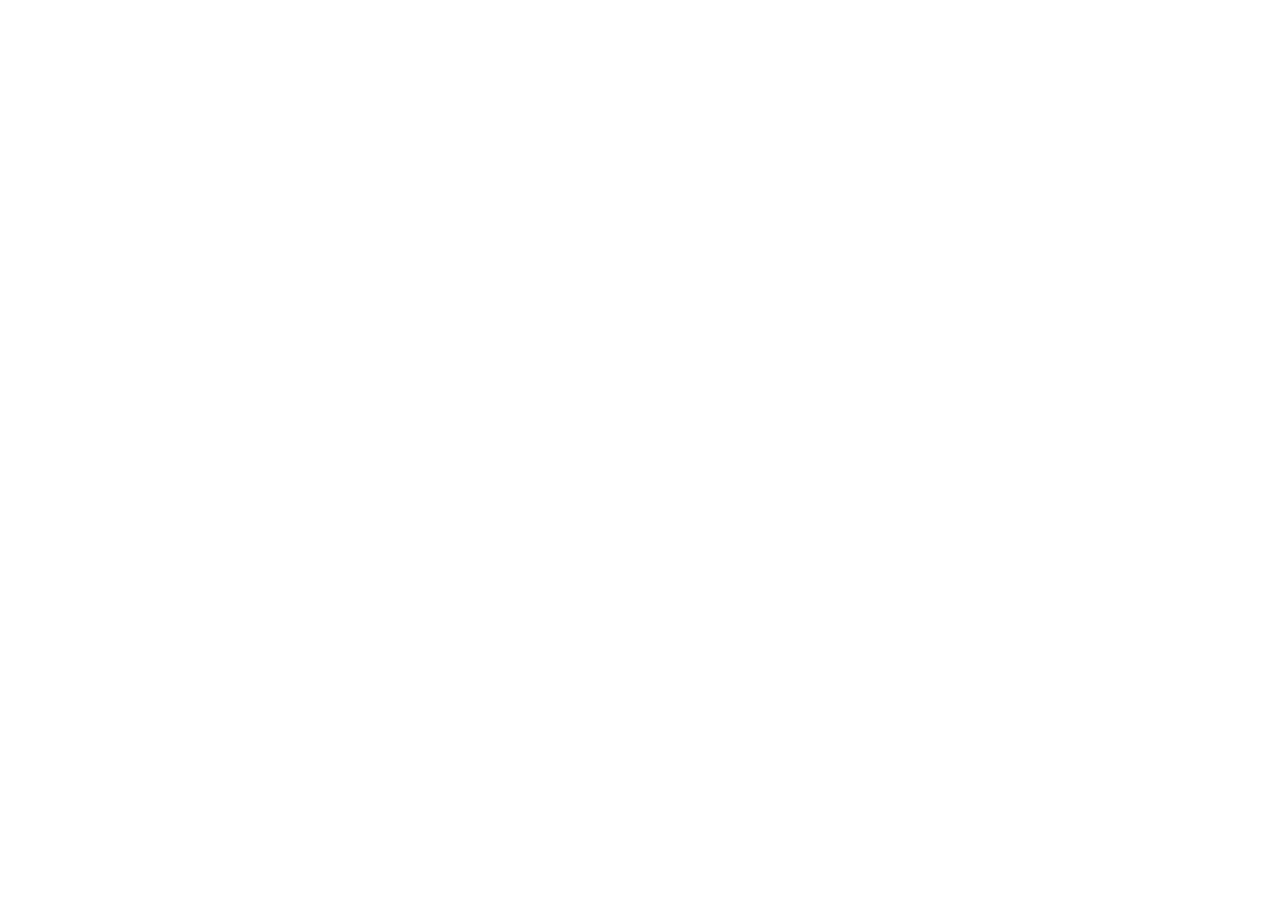
==== prueba.html @ ca79e6a2 "lazy loading demo" ====
<!DOCTYPE html>
<html lang="en">
<head>
    <meta charset="UTF-8">
    <meta name="viewport" content="width=device-width, initial-scale=1.0">
    <title>Document</title>
    <script src="try.js"></script>
</head>
<body>
    
</body>
</html>
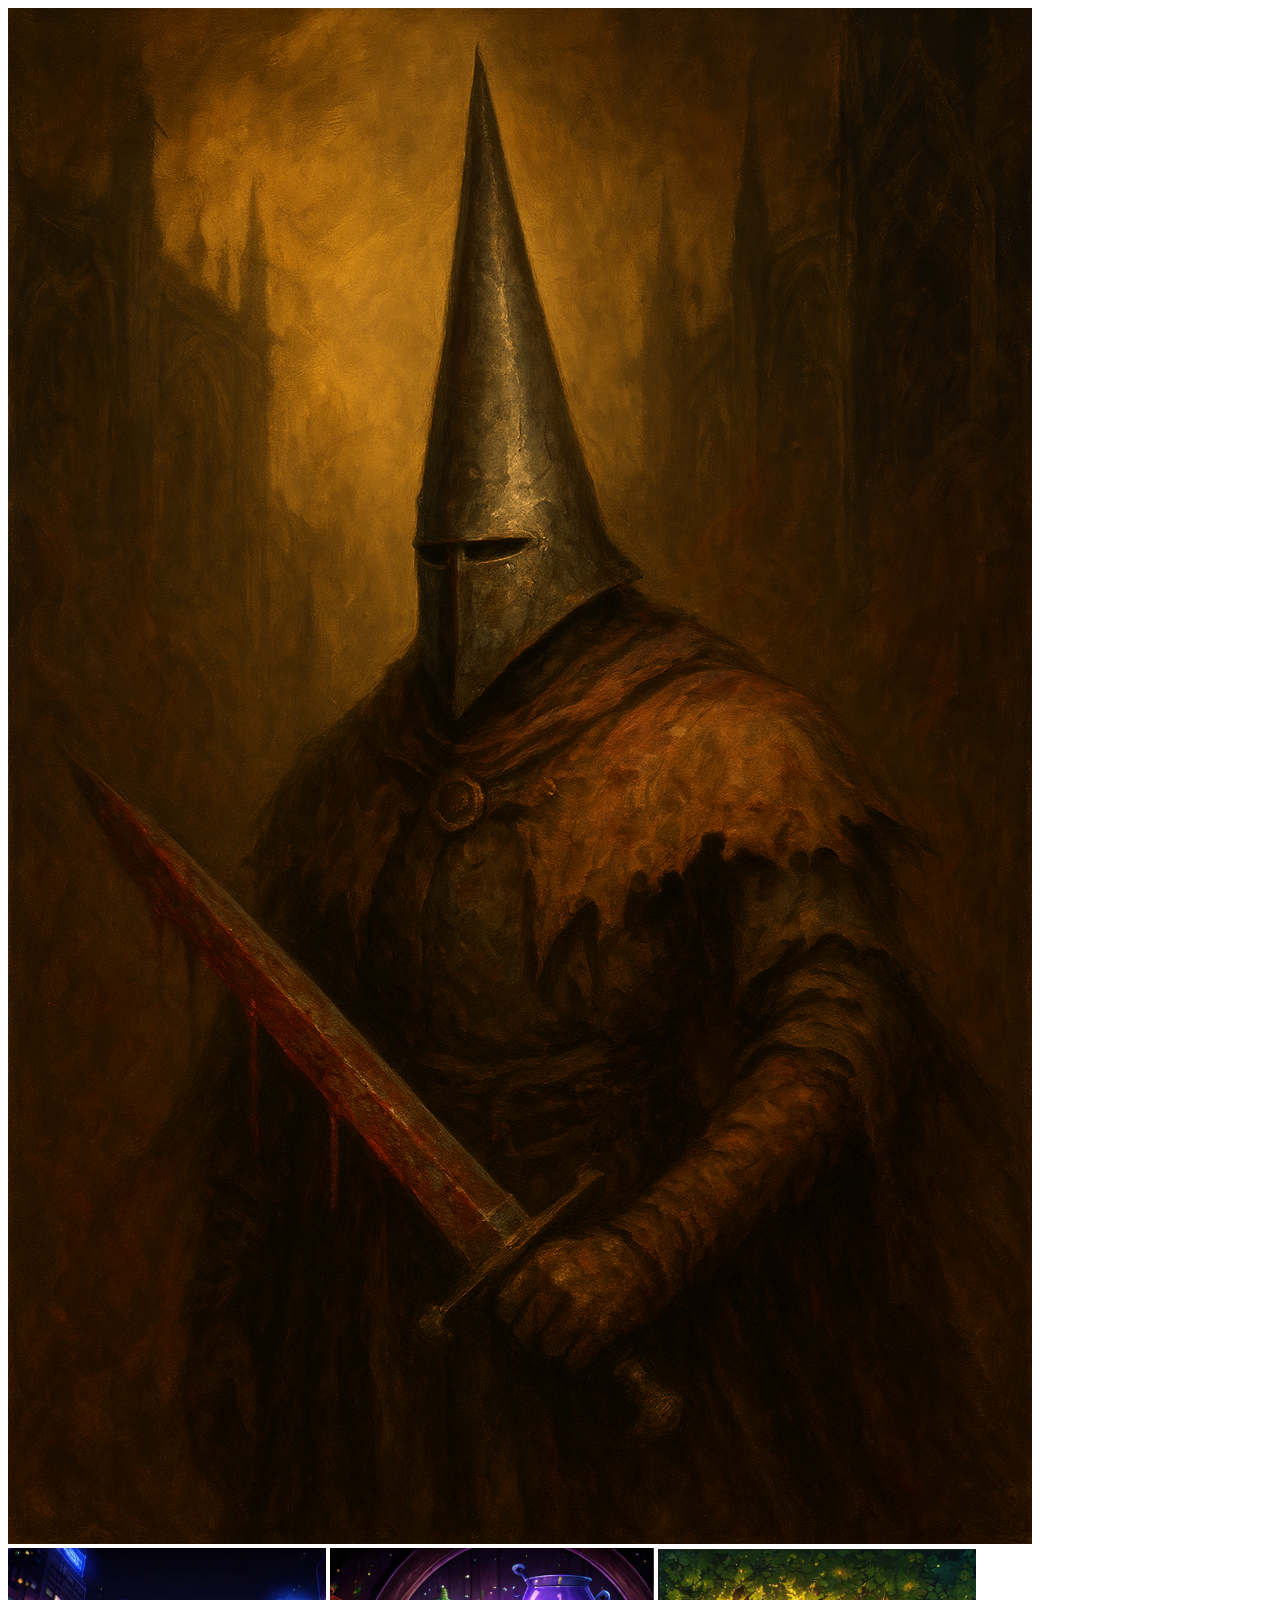
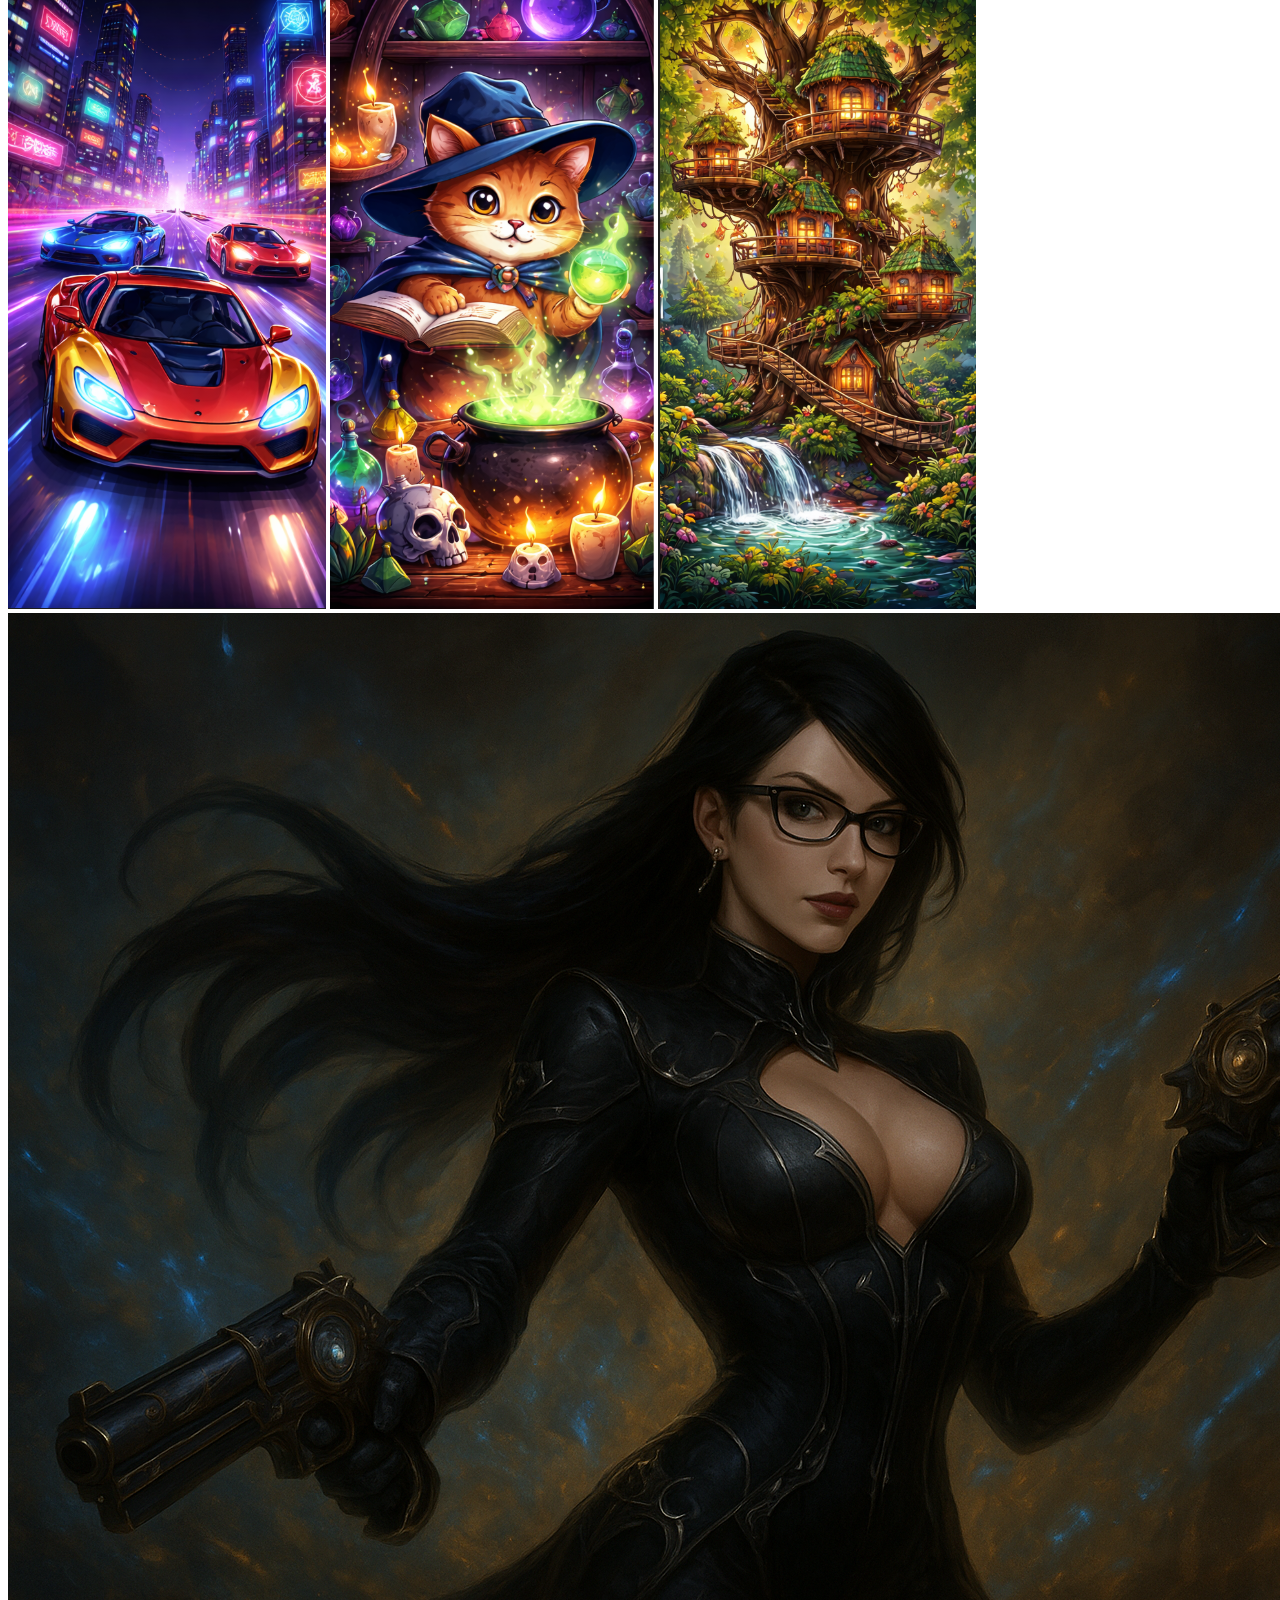
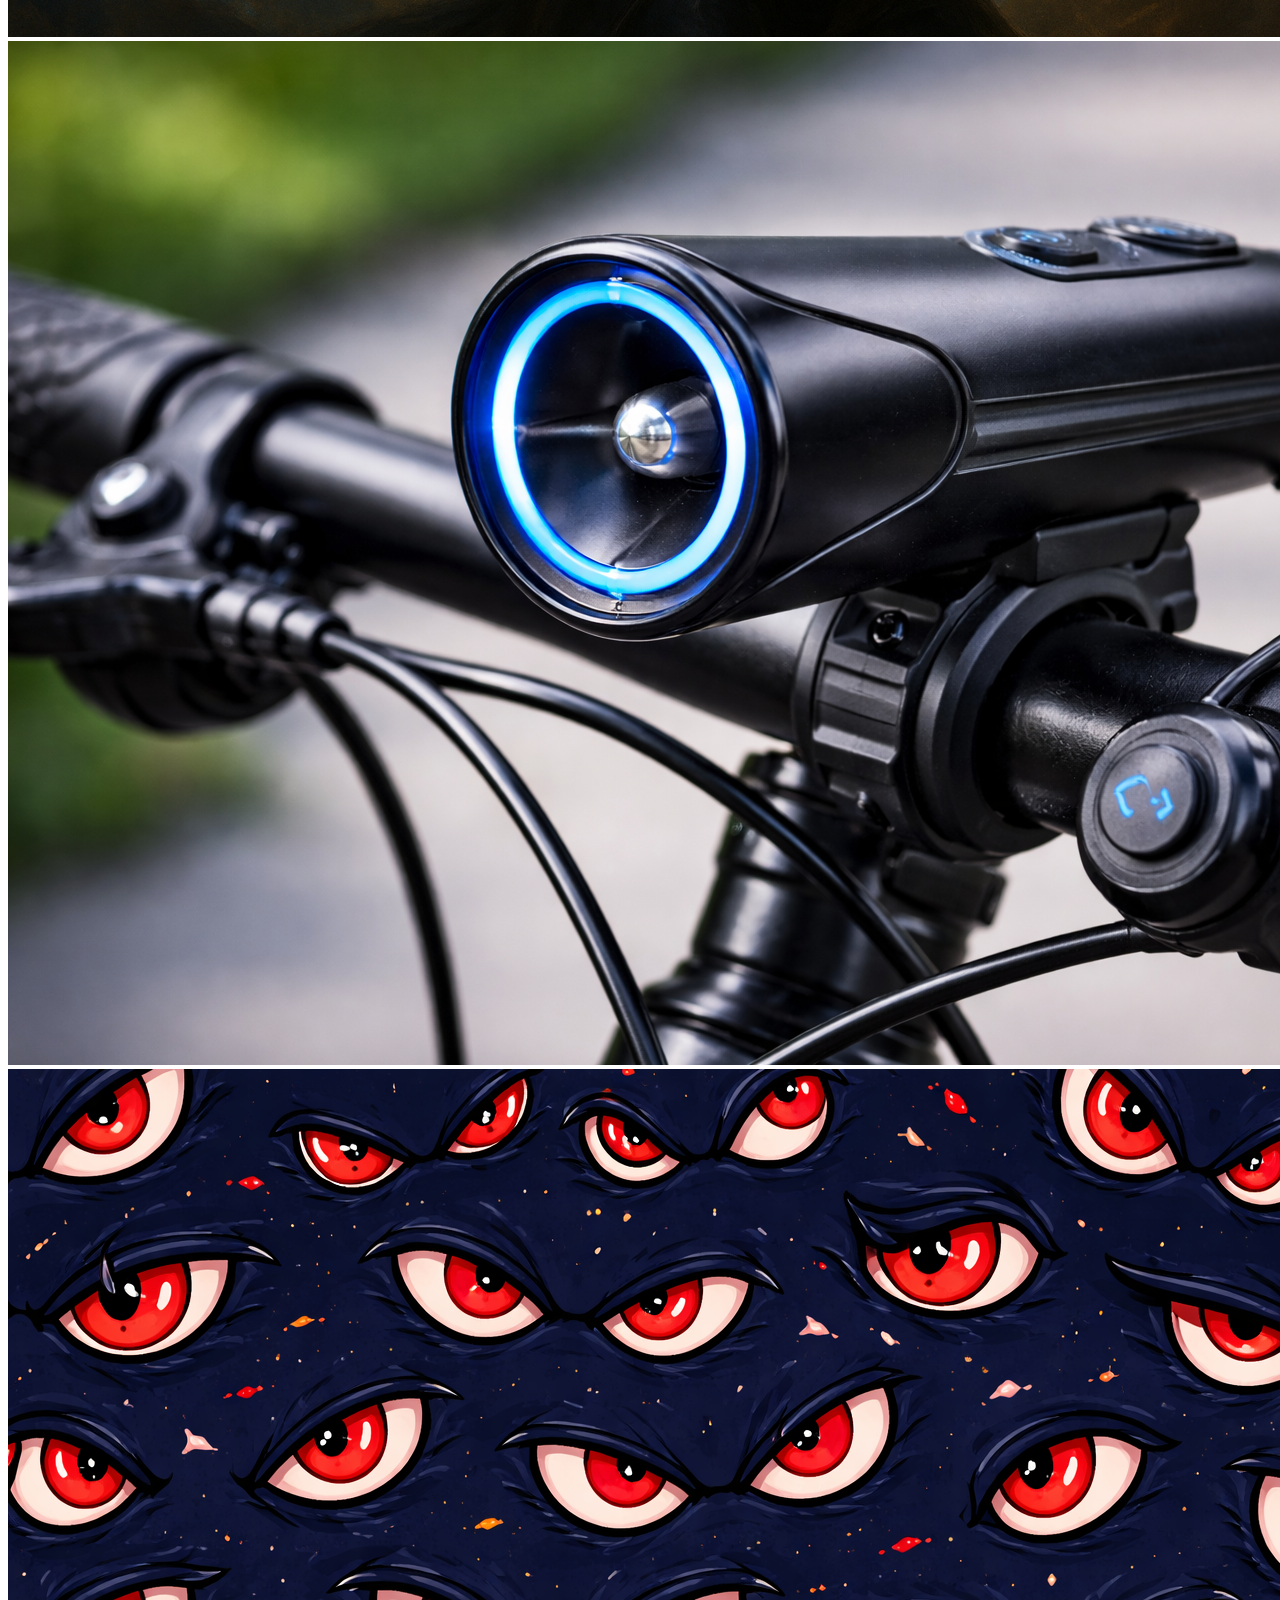
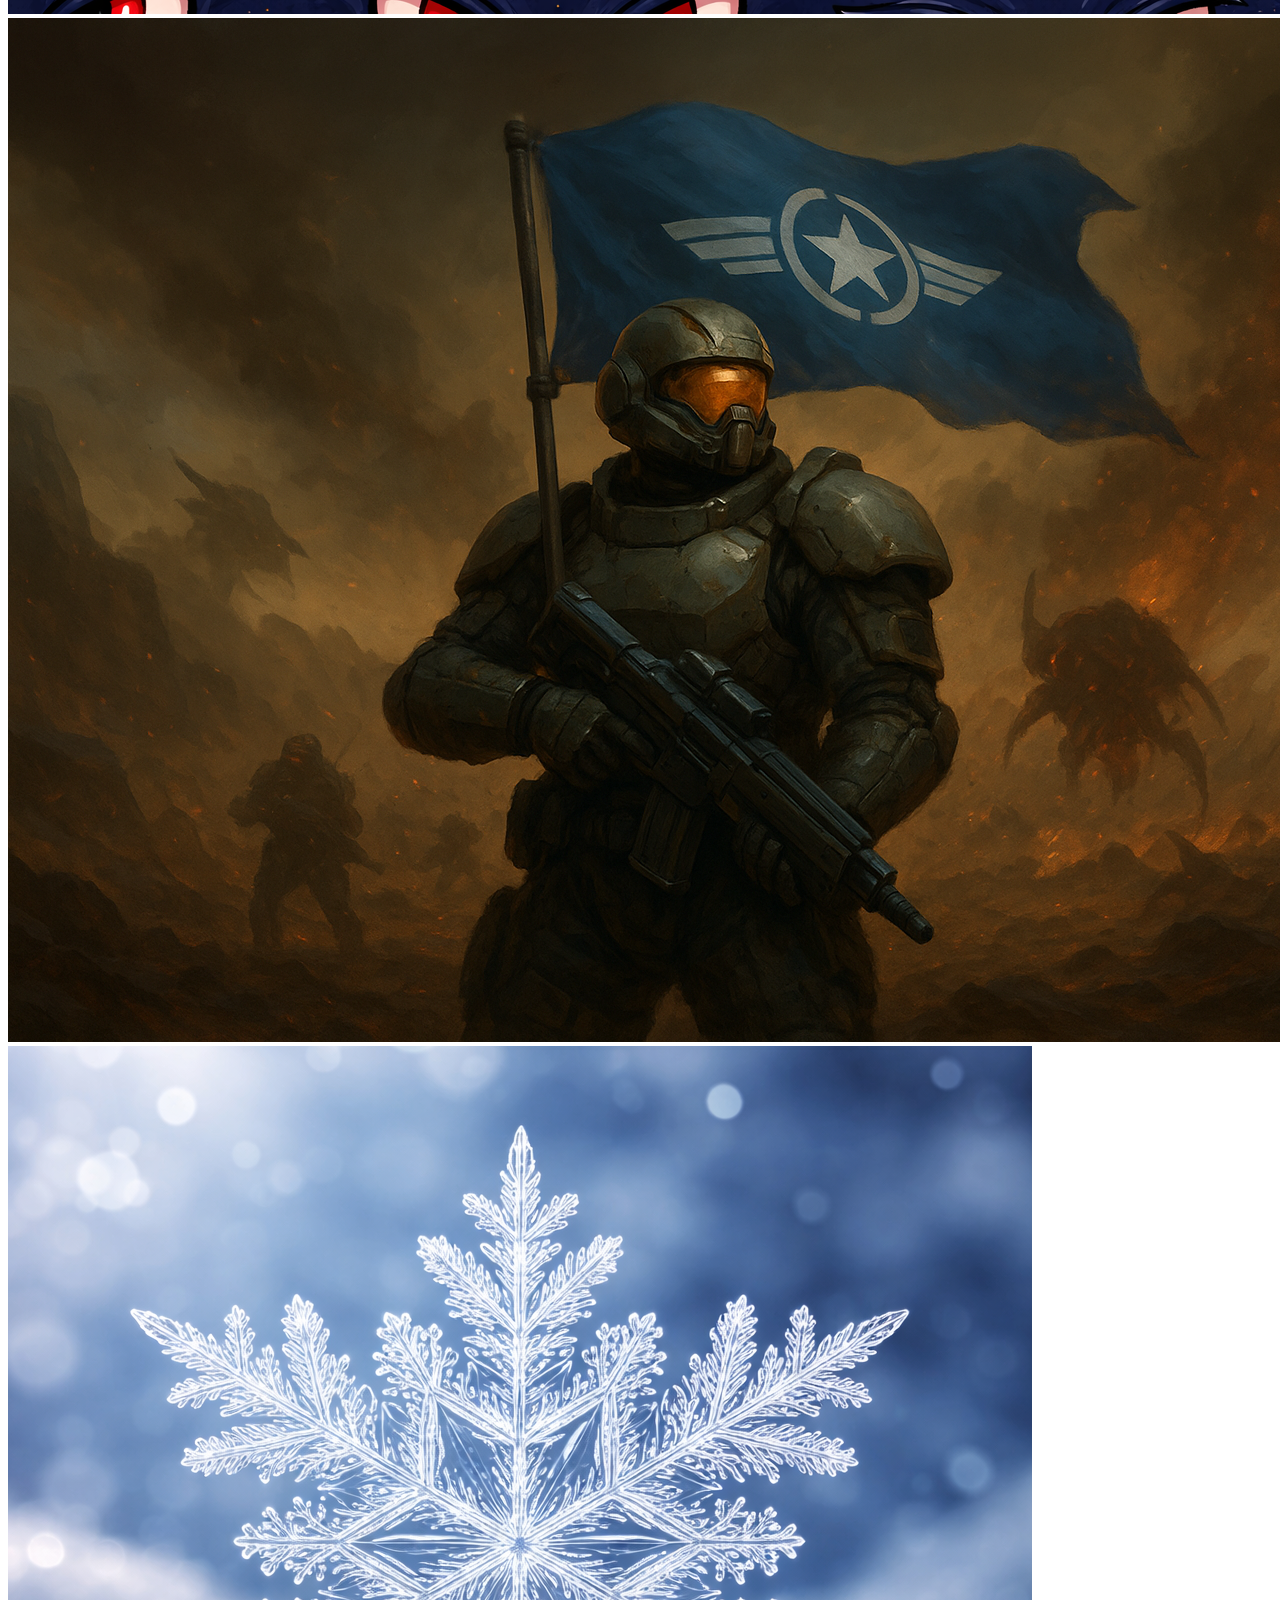
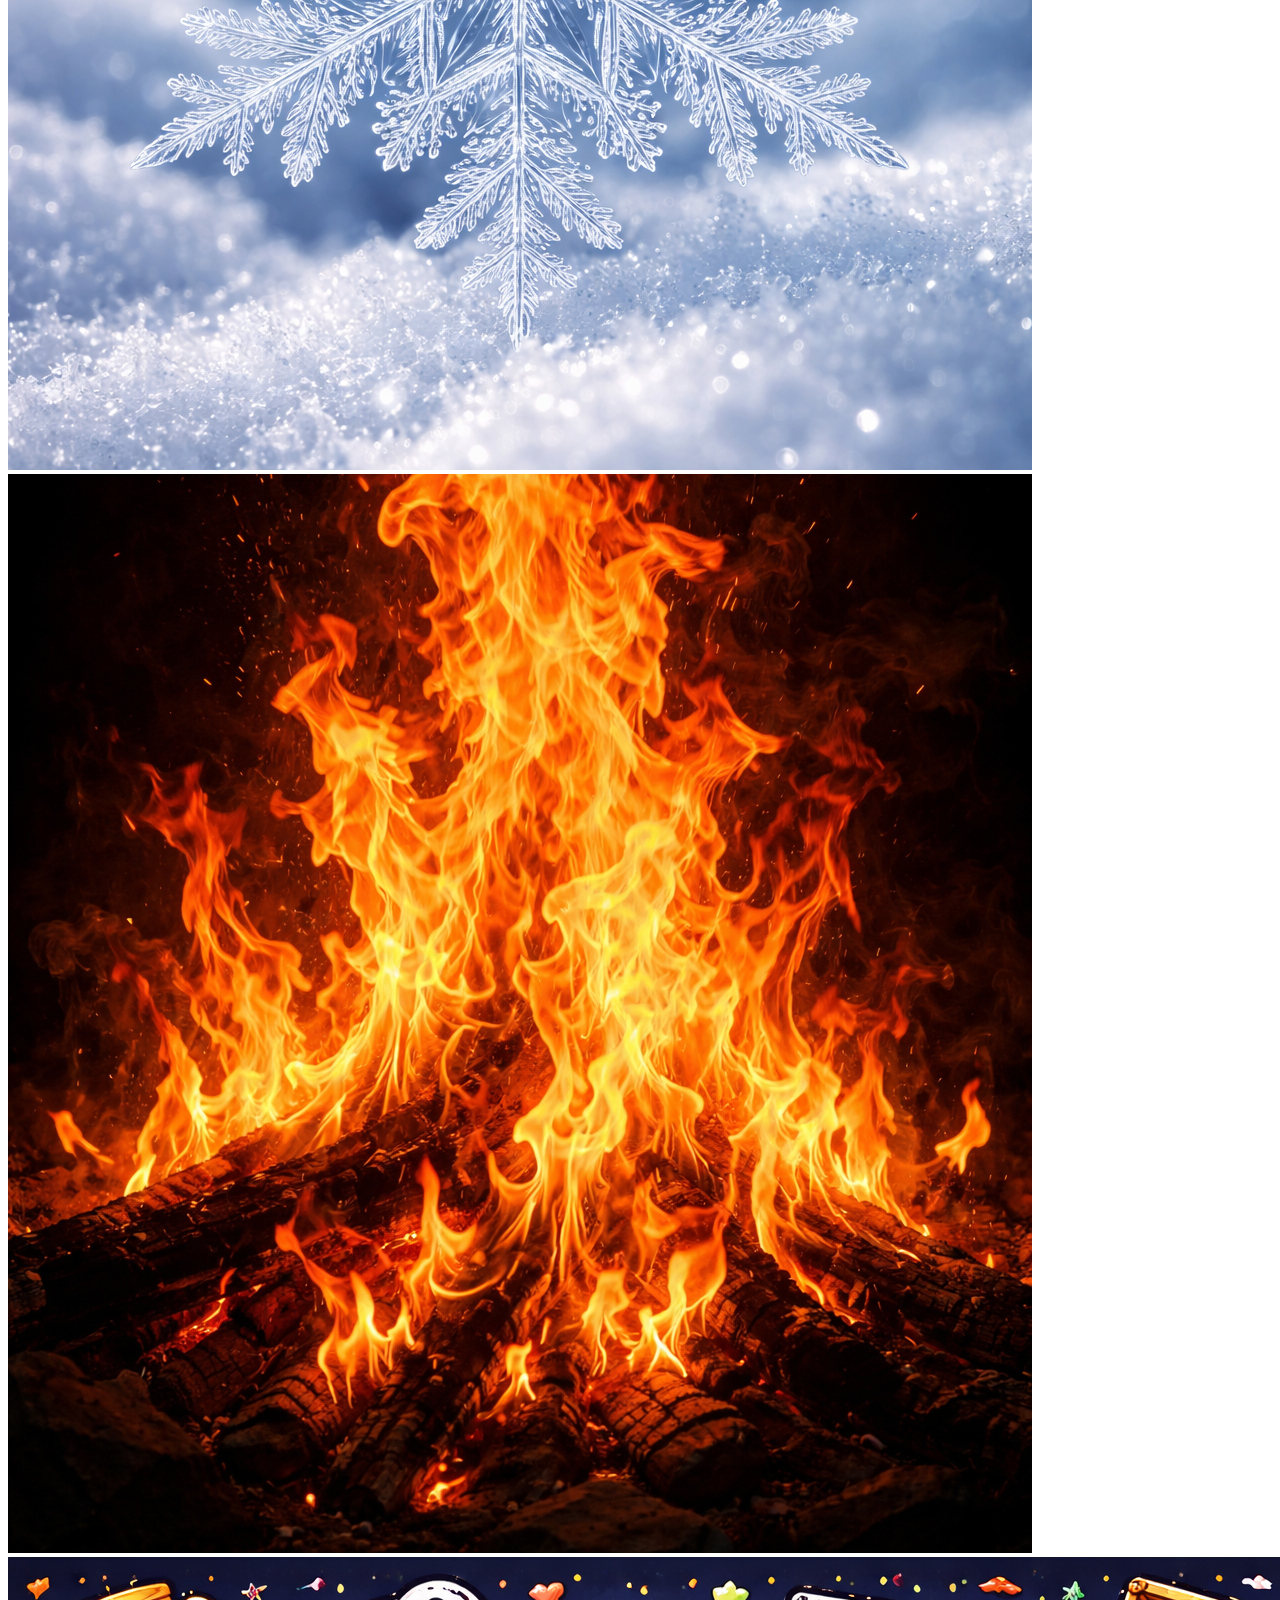
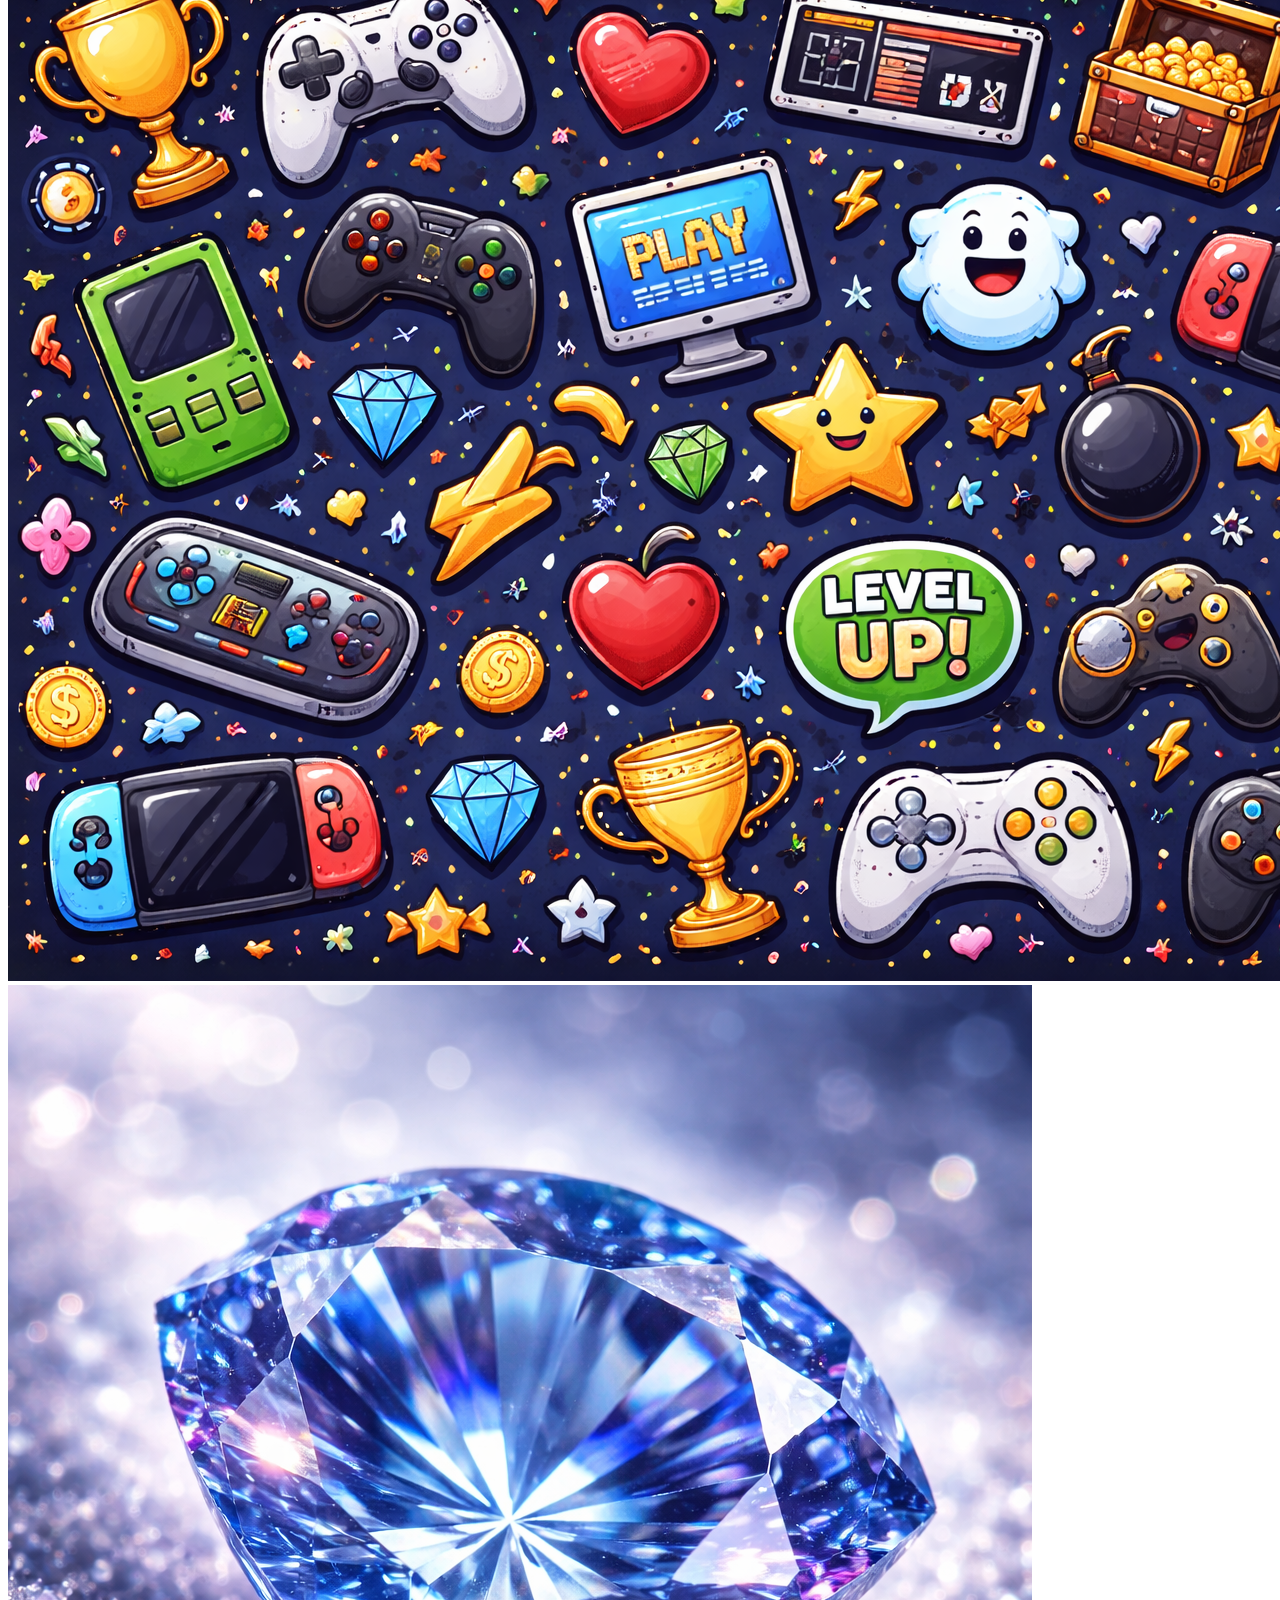
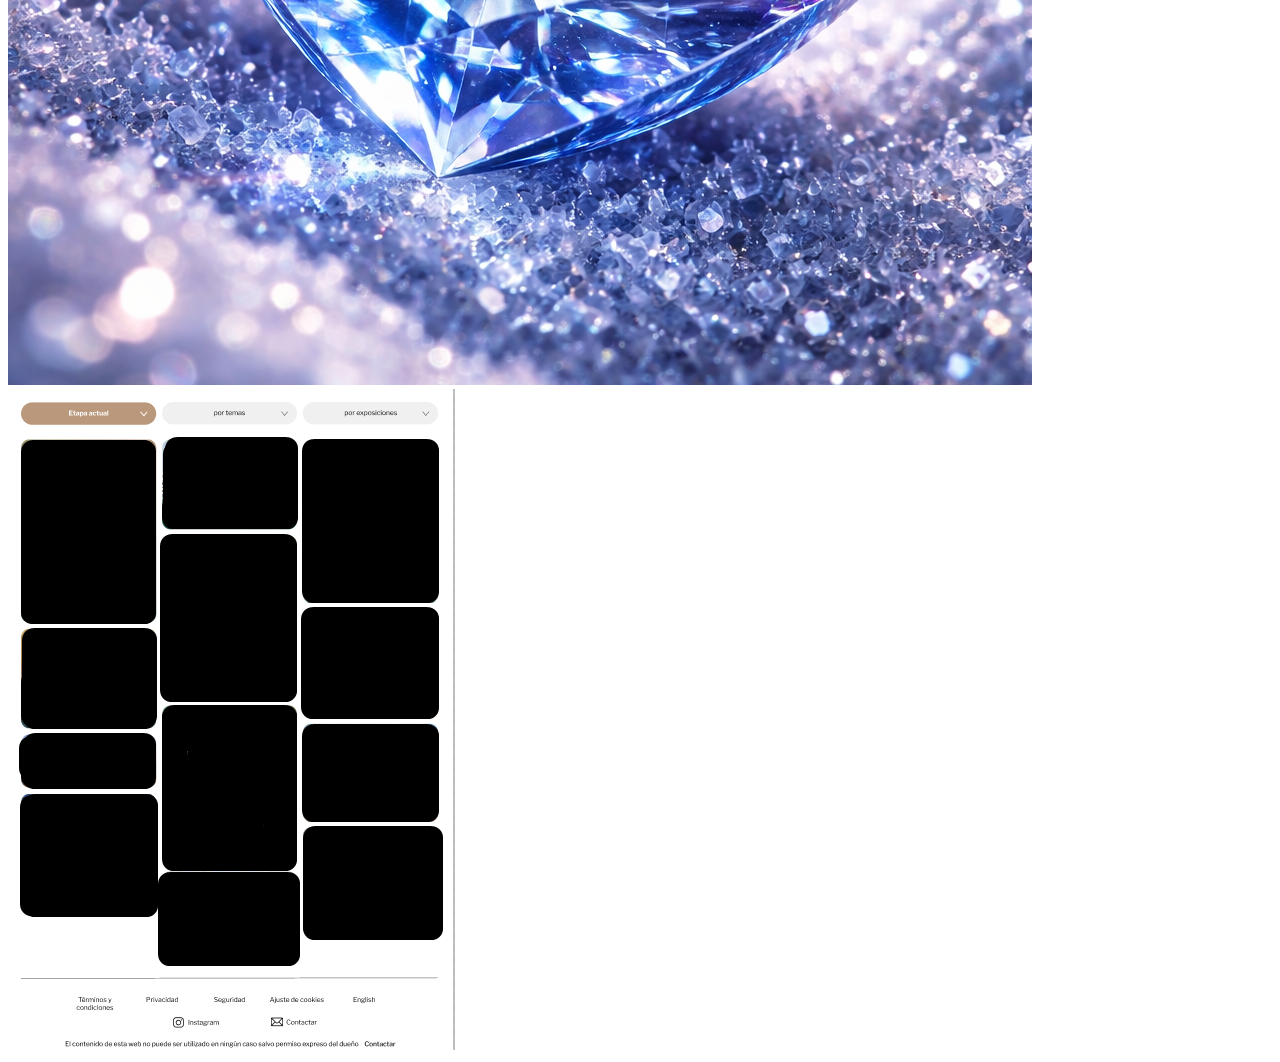
==== commit 6dd747c2: "preparado para pruebas de flex" ====
--- a/prueba.html
+++ b/prueba.html
@@ -7,6 +7,75 @@
     <script src="try.js"></script>
 </head>
 <body>
-    
+    <div id="cuadricula">
+
+    <!--verticales-->
+     <img
+      loading="lazy"
+      src="imgs/vertical/blasfemo.png"
+      alt=""
+    />
+    <img
+      loading="lazy"
+      src="imgs/vertical/car.png"
+      alt=""
+    />
+    <img
+      loading="lazy"
+      src="imgs/vertical/cat.png"
+      alt=""
+    />
+    <img
+      loading="lazy"
+      src="imgs/vertical/tree.png"
+      alt=""
+    />
+    <!--horizontales-->
+     <img
+      loading="lazy"
+      src="imgs/horizontal/bayocheta.png"
+      alt=""
+    />
+    <img
+      loading="lazy"
+      src="imgs/horizontal/bici.png"
+      alt=""
+    />
+    <img
+      loading="lazy"
+      src="imgs/horizontal/eyes.png"
+      alt=""
+    />
+    <img
+      loading="lazy"
+      src="imgs/horizontal/helldiver_sample art.png"
+      alt=""
+    />
+    <!-- cuadradas -->
+     <img
+      loading="lazy"
+      src="imgs/cuadrado/copo.png"
+      alt=""
+    />
+    <img
+      loading="lazy"
+      src="imgs/cuadrado/fuego.png"
+      alt=""
+    />
+    <img
+      loading="lazy"
+      src="imgs/cuadrado/gamez.png"
+      alt=""
+    />
+    <img
+      loading="lazy"
+      src="imgs/cuadrado/mante.png"
+      alt=""
+    />
+     </div>
+     <img src="imgs/plantilla_cens_resultado_deseado.png">
+     <div id="c2">
+      
+     </div> 
 </body>
 </html>
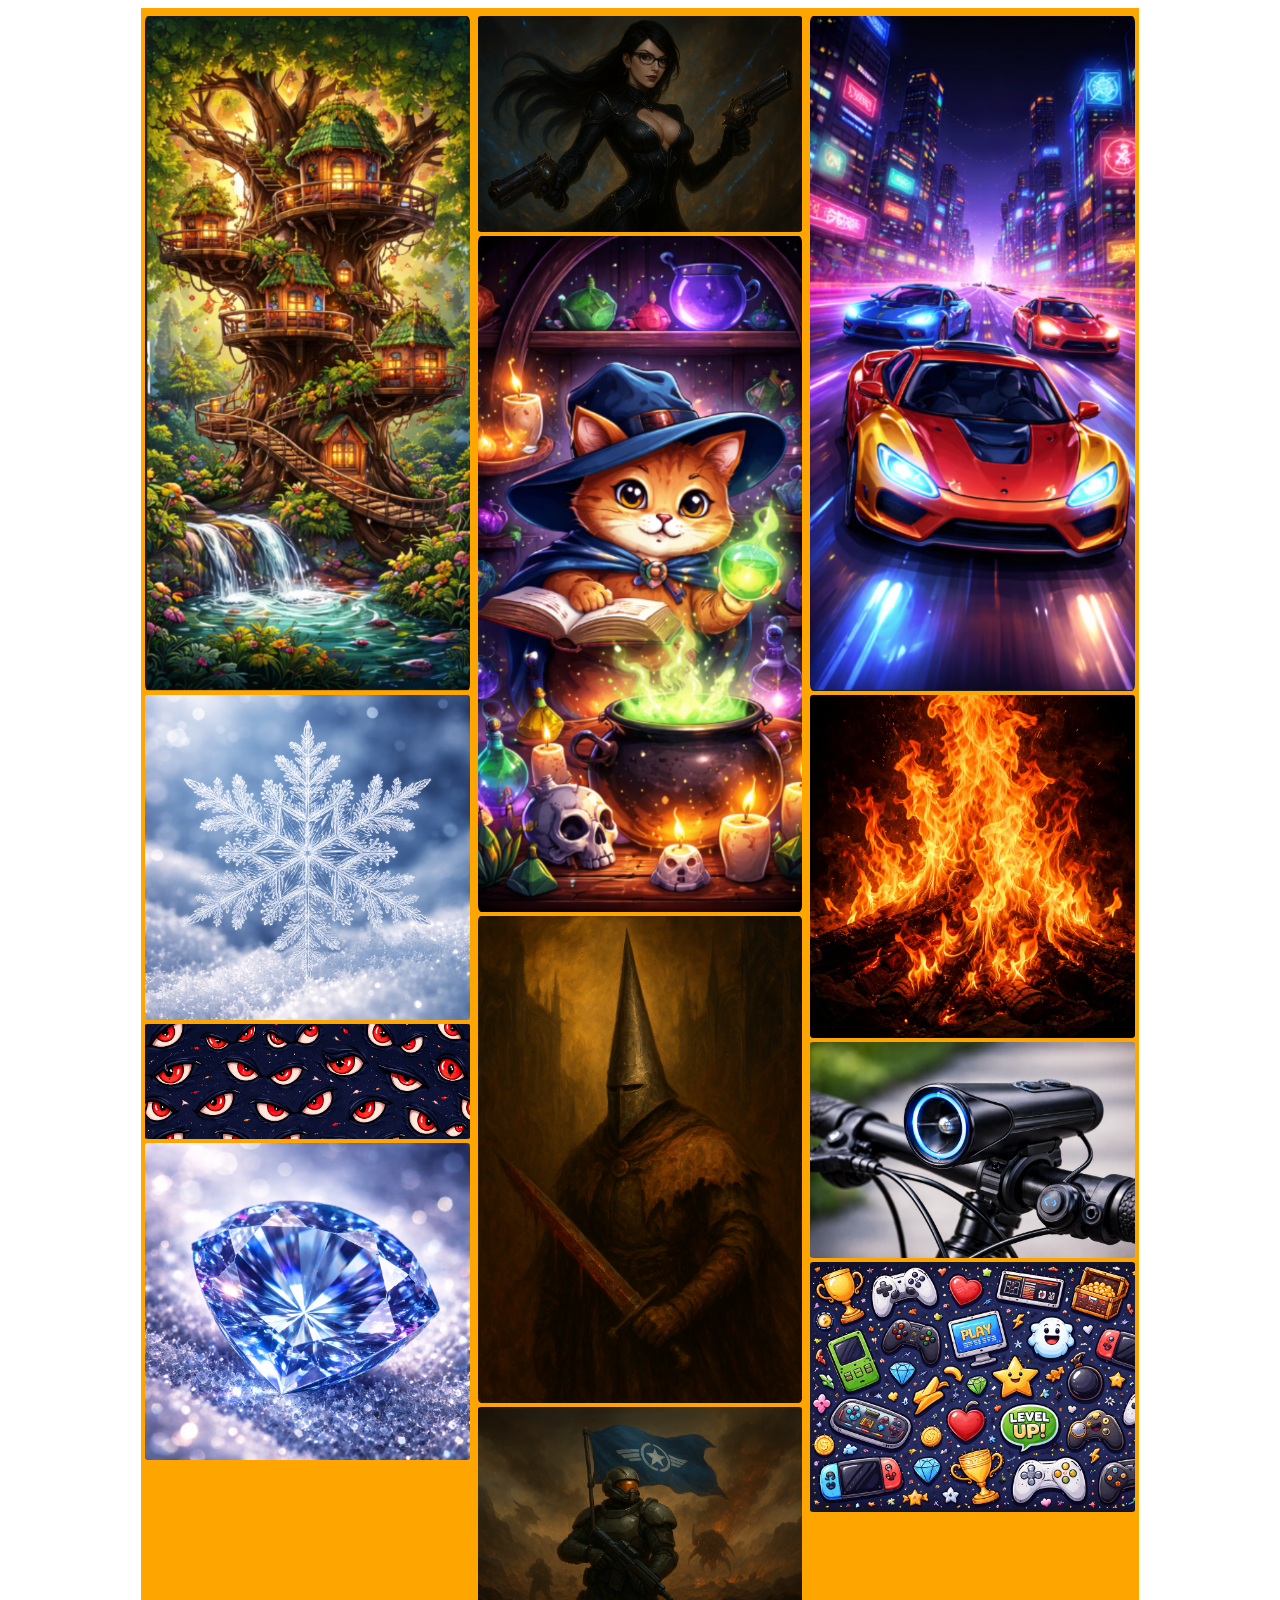
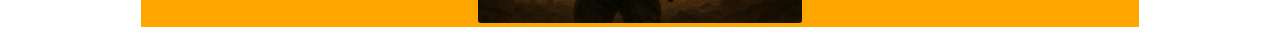
==== commit dbc399a7: "sucio hecho" ====
--- a/prueba.html
+++ b/prueba.html
@@ -1,18 +1,20 @@
 <!DOCTYPE html>
-<html lang="en">
+<html lang="es">
 <head>
     <meta charset="UTF-8">
     <meta name="viewport" content="width=device-width, initial-scale=1.0">
+    <link rel="stylesheet" href="./estilos.css">
+
     <title>Document</title>
-    <script src="try.js"></script>
+    <script src="./try.js" type = "text/javascript" defer></script>
 </head>
-<body>
-    <div id="cuadricula">
+<body onload="cargar()">
+  
+    <!-- <div id="cuadricula"> -->
 
     <!--verticales-->
-     <img
+     <!-- <img
       loading="lazy"
-      src="imgs/vertical/blasfemo.png"
       alt=""
     />
     <img
@@ -29,9 +31,9 @@
       loading="lazy"
       src="imgs/vertical/tree.png"
       alt=""
-    />
+    /> -->
     <!--horizontales-->
-     <img
+     <!-- <img
       loading="lazy"
       src="imgs/horizontal/bayocheta.png"
       alt=""
@@ -50,9 +52,9 @@
       loading="lazy"
       src="imgs/horizontal/helldiver_sample art.png"
       alt=""
-    />
+    /> -->
     <!-- cuadradas -->
-     <img
+     <!-- <img
       loading="lazy"
       src="imgs/cuadrado/copo.png"
       alt=""
@@ -72,10 +74,28 @@
       src="imgs/cuadrado/mante.png"
       alt=""
     />
-     </div>
-     <img src="imgs/plantilla_cens_resultado_deseado.png">
-     <div id="c2">
-      
-     </div> 
+     </div> -->
+  <div id="c2">
+    <div class="col">
+      <img id="i0"loading="lazy"alt=""/>
+      <img id="i3"loading="lazy"alt=""/>
+      <img id="i6"loading="lazy"alt=""/>
+      <img id="i9"loading="lazy"alt=""/>
+
+    </div>
+    <div class="col">
+      <img id="i1"loading="lazy"alt=""/>
+      <img id="i4"loading="lazy"alt=""/>
+      <img id="i7"loading="lazy"alt=""/>
+      <img id="i10"loading="lazy"alt=""/>
+
+    </div>
+    <div class="col">
+      <img id="i2"loading="lazy"alt=""/>
+      <img id="i5"loading="lazy"alt=""/>
+      <img id="i8"loading="lazy"alt=""/>
+      <img id="i11"loading="lazy"alt=""/>
+    </div>
+  </div> 
 </body>
 </html>
--- a/estilos.css
+++ b/estilos.css
@@ -0,0 +1,235 @@
+/*ETIQUETAS GLOBALES*/
+html{
+   width: 100%;
+}
+header {
+    position: relative;
+    width: 100%;
+    height: 15vh;
+}
+nav{
+    position: relative;
+    width: 30vw;
+    float: right;
+    display:flex;
+    justify-content: space-evenly;
+    align-items: center;
+}
+footer {
+    width:100%;
+    position: relative;
+}
+/*ETIQUETAS GLOBALES HIJOS*/
+header > div, nav {
+    height:100%;
+}
+nav > div {
+    cursor: default;
+}
+footer > div {
+    color: #101010;
+    font-size: 20px;
+    font-family: Libre Franklin;
+    font-weight: 400;
+    word-wrap: break-word;
+}
+/*CLASES*/
+.activo {
+    color: #BA987C;
+}
+.arrows {
+    width: 18px;
+    height: 40px;
+    position:absolute;
+    bottom: 40px;
+}
+/*IDs*/
+#firma {
+    position: relative;
+    float: left;
+}
+#firma > img {
+    height:100%;
+}
+#pinturas:hover, #plumilla:hover, #bio:hover{
+    color: #BA987C;
+}
+#line {
+    width: 95%;
+    left: 30px;
+    top: 40px;
+    margin-bottom: 20vh;
+    position: relative;
+    border: 1px #101010 solid
+}
+#miscGroup {
+    position: relative;
+    display:flex;
+    justify-content:space-evenly;
+    height:20vh;
+}
+#contactGroup {
+    height: 14vh;
+    position: relative;
+    display:flex;
+    justify-content:space-evenly;
+    align-items:center;
+    flex-direction:row-reverse;
+}
+#mailContainer {
+    position:relative;
+    width: 15vw;
+    min-width: 110px;
+    display:flex;
+    justify-content:space-evenly;
+    align-items:center;
+    flex-direction:row-reverse;
+}
+#mailText {
+    position: relative;
+    text-align: center;
+    align-self:center;
+    display:flex;
+    align-items: center;
+}
+#placeholder {
+    position: relative;
+}
+#instaContainer {
+    width: 15vw;
+    height:32px;
+    position: relative;
+    min-width: 110px;
+    display:flex;
+    justify-content:space-evenly;
+    align-items:center;
+    flex-direction:row-reverse;
+}
+#instaWord {
+    position: relative;
+    text-align: center;
+    align-self:center;
+    display:flex;
+    align-items: center;
+}
+#instaIco {
+    position: relative;
+    height:100%;
+}
+#legend {
+    margin: auto;
+    margin-bottom:10px;
+    position: relative;
+    text-align: center;
+}
+#muestra {
+    position:relative;
+    width:80vw;
+    height:80vh;
+    margin:auto;
+    display:flex;
+    align-items: center;
+    background-color:#f00;
+}
+#fondoCartel {
+    width: 100%;
+    height:120px;
+    bottom: 0;
+    position: absolute;
+    background: linear-gradient(270deg, rgba(217, 217,217, 0) 10%, rgba(27.32, 27.32, 27.32, 0.70) 65%);
+    display:flex;
+    flex-direction: column;
+}
+#autora {
+    margin-left: 100px;
+    margin-top: 5px;
+    color: #F0F0F0;
+    font-size: 48px;
+    font-family: "Libre Franklin";
+    font-weight: 700;
+    word-wrap: break-word;
+}
+#cartel {
+    margin-left: 100px;
+    color: #F0F0F0;
+    font-size: 30px;
+    font-family:"Sorts Mill Goudy";
+    font-weight: 400;
+    word-wrap:break-word;
+}
+#l {
+    left:10px;
+}
+#r {
+    right:10px;
+}
+/*HIJOS de IDs*/
+#miscGroup > div {
+    position: relative;
+    text-align: center;
+}
+#demo {
+    position:absolute;
+    height:80vh;
+    margin:auto;
+    display:flex;
+    align-items: center;
+}
+/*PRUEBAS*/
+#c2 {
+    background-color: orange;
+    width: 78vw;
+    position:relative;
+    margin:auto;
+    /* display:grid;
+    grid-template-columns: auto auto auto;
+    gap: 5px;
+    align-items: center; */
+    display:flex;
+    flex-wrap: wrap;
+
+}
+/* #c2 div {
+    background-color: aqua;
+    height: 100%;
+    background-size: 100% 100%;
+    background-repeat: no-repeat;
+} */
+ /* #c2 img {
+    width: 100%;
+ } */
+  .col {
+    margin-top: 8px;
+    flex: 33.3%;
+    box-sizing: border-box;
+    padding: 0 4px;
+
+  }
+.col img {
+    width: 100%;
+    border-radius: 1%;
+}
+/* #i0 {
+    grid-row-start: 1;
+    grid-row-end:3;
+} 
+#i2 {
+    grid-column-start: 3;
+    /* grid-row-start: 1;
+    grid-row-end:3; 
+
+}
+#i4 {
+    grid-column-start: 2;
+    /* grid-row-start: 2;
+    grid-row-end:4; 
+
+}
+#i7 {
+    grid-column-start: 2;
+    /* grid-row-start:4;
+    grid-row-end:6; 
+}
+#i11 {
+    grid-column-start:2;
+}*/
